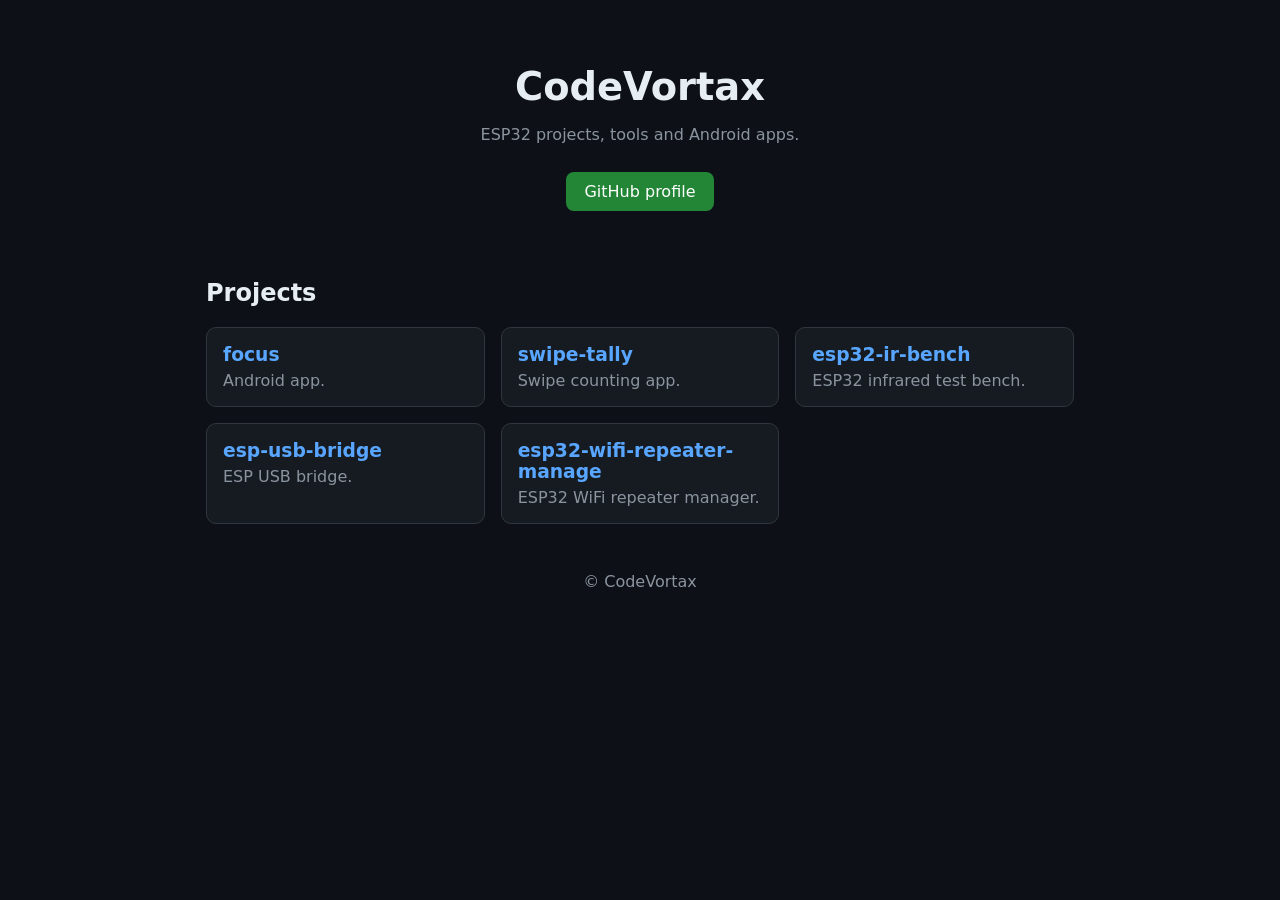
==== index.html @ 38ee0945 "Initial site" ====
<!doctype html>
<html lang="en">
<head>
<meta charset="utf-8">
<meta name="viewport" content="width=device-width, initial-scale=1">
<title>CodeVortax</title>
<link rel="stylesheet" href="style.css">
</head>
<body>
<header>
  <h1>CodeVortax</h1>
  <p>ESP32 projects, tools and Android apps.</p>
  <a class="btn" href="https://github.com/CodeVortax">GitHub profile</a>
</header>
<main>
  <h2>Projects</h2>
  <div class="grid">
    <a class="card" href="https://github.com/CodeVortax/focus">
      <h3>focus</h3><p>Android app.</p>
    </a>
    <a class="card" href="https://github.com/CodeVortax/swipe-tally">
      <h3>swipe-tally</h3><p>Swipe counting app.</p>
    </a>
    <a class="card" href="https://github.com/CodeVortax/esp32-ir-bench">
      <h3>esp32-ir-bench</h3><p>ESP32 infrared test bench.</p>
    </a>
    <a class="card" href="https://github.com/CodeVortax/esp-usb-bridge">
      <h3>esp-usb-bridge</h3><p>ESP USB bridge.</p>
    </a>
    <a class="card" href="https://github.com/CodeVortax/esp32-wifi-repeater-manage">
      <h3>esp32-wifi-repeater-manage</h3><p>ESP32 WiFi repeater manager.</p>
    </a>
  </div>
</main>
<footer>&copy; CodeVortax</footer>
</body>
</html>
---- style.css ----
*{box-sizing:border-box}
body{margin:0;font-family:system-ui,sans-serif;background:#0d1117;color:#e6edf3}
header{text-align:center;padding:64px 16px 32px}
h1{margin:0;font-size:2.4rem}
header p{color:#8b949e}
.btn{display:inline-block;margin-top:12px;padding:10px 18px;border-radius:8px;background:#238636;color:#fff;text-decoration:none}
main{max-width:900px;margin:0 auto;padding:16px}
.grid{display:grid;grid-template-columns:repeat(auto-fit,minmax(240px,1fr));gap:16px}
.card{display:block;padding:16px;border:1px solid #30363d;border-radius:10px;background:#161b22;color:inherit;text-decoration:none}
.card:hover{border-color:#58a6ff}
.card h3{margin:0 0 6px;color:#58a6ff}
.card p{margin:0;color:#8b949e}
footer{text-align:center;padding:32px;color:#8b949e}
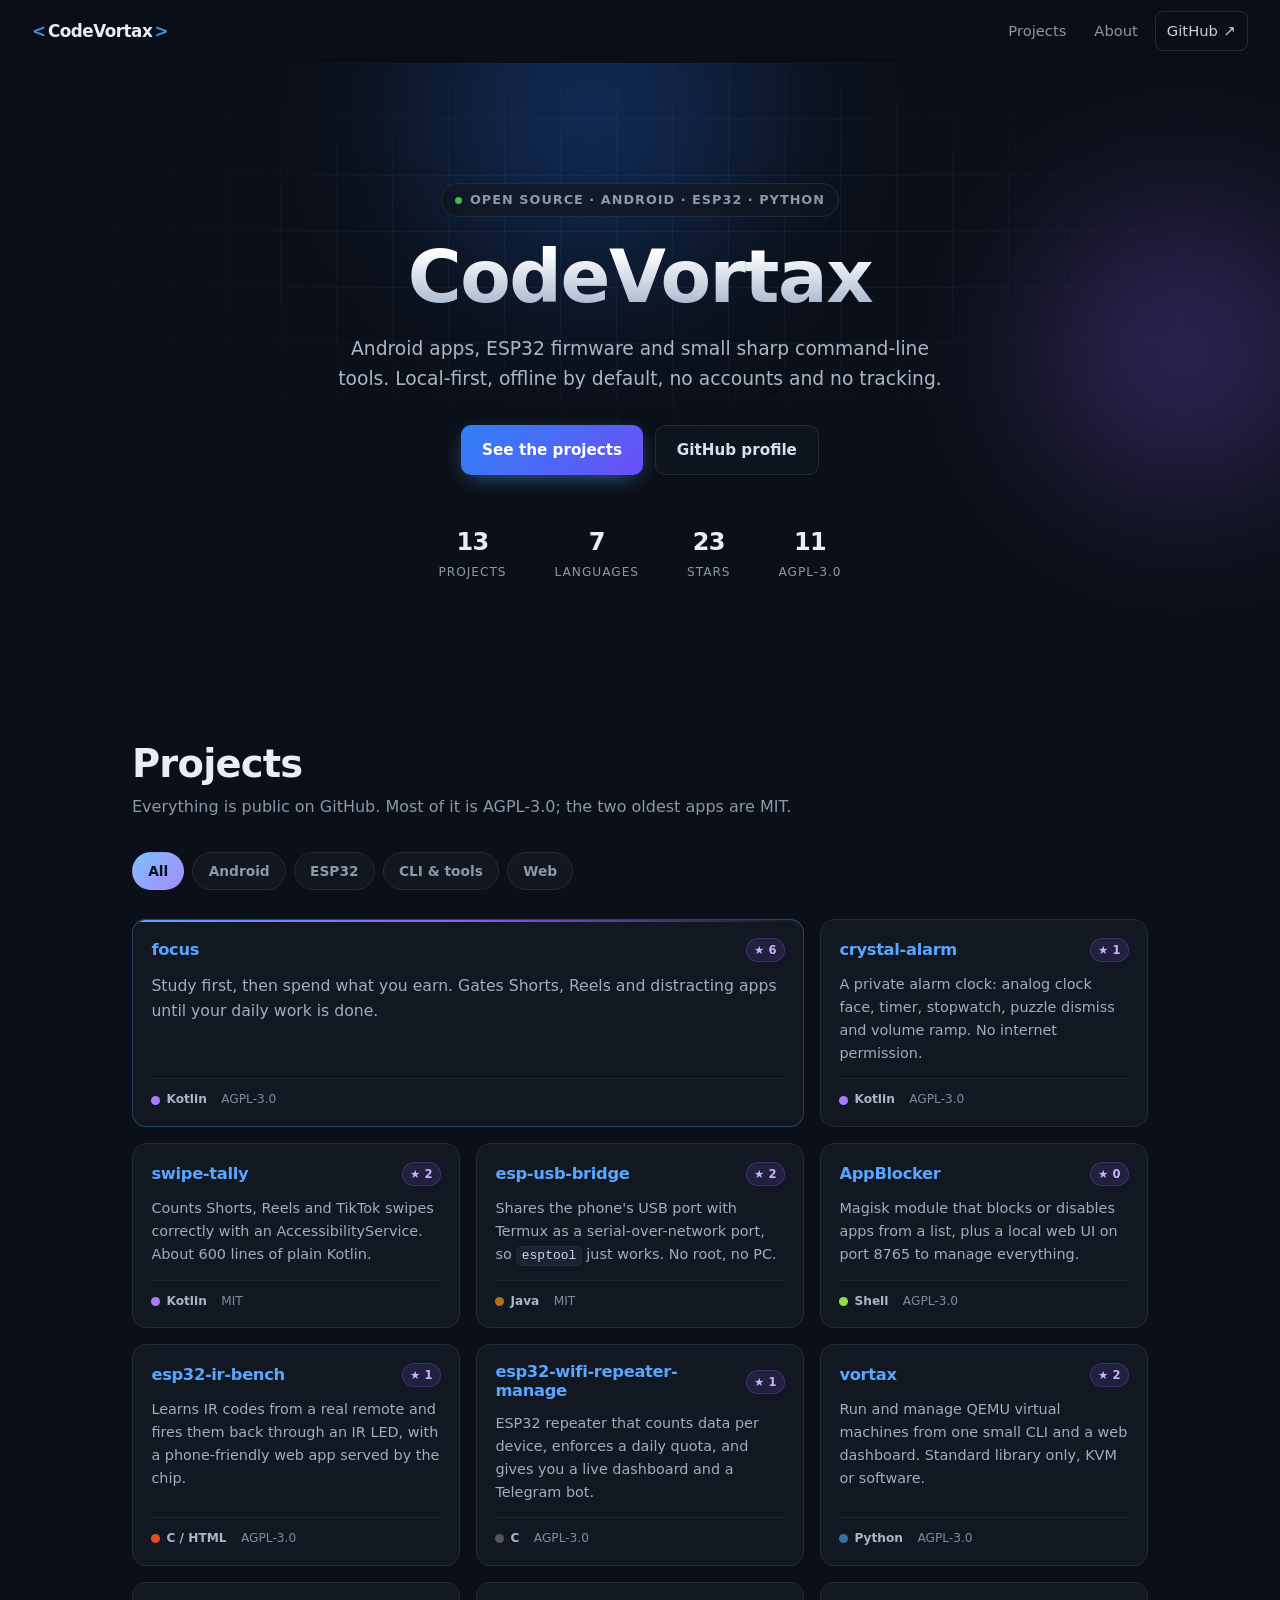
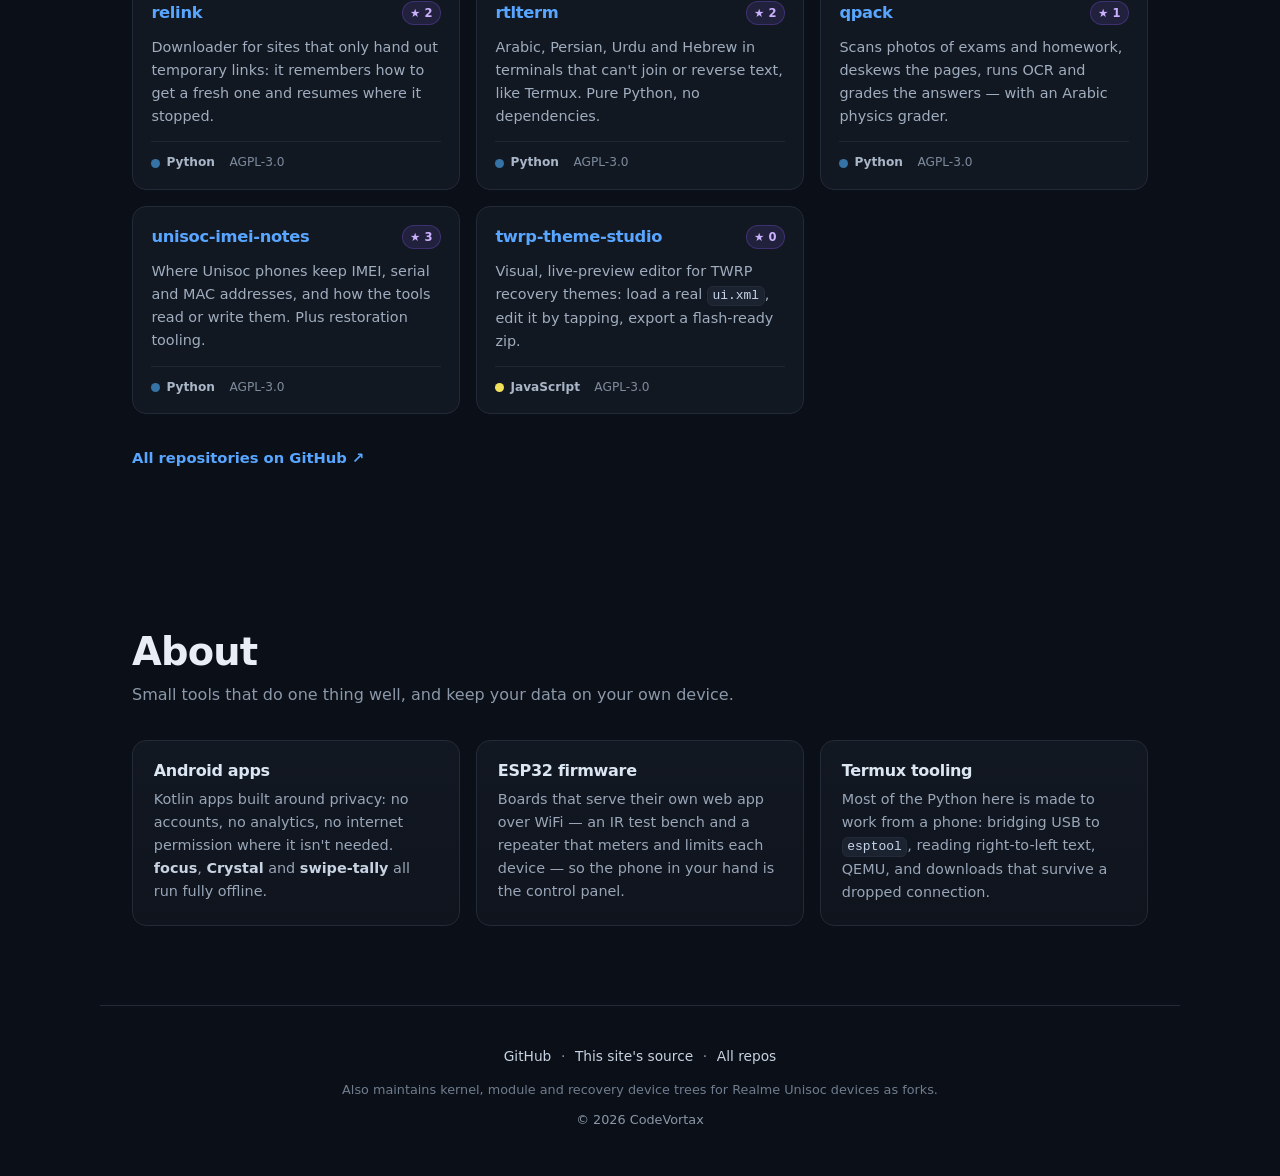
==== commit 31867f68: "Rebuild site: real repo data, accurate descriptions, slide animations" ====
--- a/index.html
+++ b/index.html
@@ -1,37 +1,280 @@
 <!doctype html>
-<html lang="en">
+<html lang="en" class="no-js">
 <head>
 <meta charset="utf-8">
 <meta name="viewport" content="width=device-width, initial-scale=1">
-<title>CodeVortax</title>
+<title>CodeVortax — Android apps, ESP32 firmware and CLI tools</title>
+<meta name="description" content="Open source Android apps, ESP32 firmware and command-line tools. Local-first, offline by default, no accounts and no tracking.">
+<meta name="theme-color" content="#0b0f17">
+<meta name="color-scheme" content="dark">
+<link rel="canonical" href="https://codevortax.github.io/">
+
+<meta property="og:type" content="website">
+<meta property="og:title" content="CodeVortax — Android apps, ESP32 firmware and CLI tools">
+<meta property="og:description" content="Open source Android apps, ESP32 firmware and command-line tools. Local-first, offline by default, no accounts and no tracking.">
+<meta property="og:url" content="https://codevortax.github.io/">
+<meta name="twitter:card" content="summary_large_image">
+
+<link rel="icon" href="data:image/svg+xml,%3Csvg xmlns='http://www.w3.org/2000/svg' viewBox='0 0 64 64'%3E%3Crect width='64' height='64' rx='14' fill='%230b0f17'/%3E%3Cpath d='M40 20 26 32l14 12' fill='none' stroke='%2358a6ff' stroke-width='6' stroke-linecap='round' stroke-linejoin='round'/%3E%3C/svg%3E">
 <link rel="stylesheet" href="style.css">
+<script>document.documentElement.classList.replace('no-js','js');</script>
 </head>
 <body>
-<header>
-  <h1>CodeVortax</h1>
-  <p>ESP32 projects, tools and Android apps.</p>
-  <a class="btn" href="https://github.com/CodeVortax">GitHub profile</a>
+
+<a class="skip" href="#projects">Skip to projects</a>
+<div class="progress"><span id="bar"></span></div>
+
+<header class="nav">
+  <a class="brand" href="#top">
+    <span class="brand-mark" aria-hidden="true">&lt;</span>CodeVortax<span class="brand-mark" aria-hidden="true">&gt;</span>
+  </a>
+  <nav aria-label="Sections">
+    <a href="#projects">Projects</a>
+    <a href="#about">About</a>
+    <a class="gh" href="https://github.com/CodeVortax">GitHub <span aria-hidden="true">↗</span></a>
+  </nav>
 </header>
-<main>
-  <h2>Projects</h2>
-  <div class="grid">
-    <a class="card" href="https://github.com/CodeVortax/focus">
-      <h3>focus</h3><p>Android app.</p>
-    </a>
-    <a class="card" href="https://github.com/CodeVortax/swipe-tally">
-      <h3>swipe-tally</h3><p>Swipe counting app.</p>
-    </a>
-    <a class="card" href="https://github.com/CodeVortax/esp32-ir-bench">
-      <h3>esp32-ir-bench</h3><p>ESP32 infrared test bench.</p>
-    </a>
-    <a class="card" href="https://github.com/CodeVortax/esp-usb-bridge">
-      <h3>esp-usb-bridge</h3><p>ESP USB bridge.</p>
-    </a>
-    <a class="card" href="https://github.com/CodeVortax/esp32-wifi-repeater-manage">
-      <h3>esp32-wifi-repeater-manage</h3><p>ESP32 WiFi repeater manager.</p>
-    </a>
-  </div>
+
+<main id="top">
+
+  <section class="hero">
+    <div class="blob b1" aria-hidden="true"></div>
+    <div class="blob b2" aria-hidden="true"></div>
+    <div class="grid-bg" aria-hidden="true"></div>
+    <div class="hero-inner">
+      <p class="eyebrow"><span class="dot" aria-hidden="true"></span>Open source · Android · ESP32 · Python</p>
+      <h1>CodeVortax</h1>
+      <p class="lead">Android apps, ESP32 firmware and small sharp command-line tools. Local-first, offline by default, no accounts and no tracking.</p>
+      <div class="cta">
+        <a class="btn primary" href="#projects">See the projects</a>
+        <a class="btn ghost" href="https://github.com/CodeVortax">GitHub profile</a>
+      </div>
+      <ul class="stats">
+        <li><b>13</b><span>projects</span></li>
+        <li><b>7</b><span>languages</span></li>
+        <li><b>23</b><span>stars</span></li>
+        <li><b>11</b><span>AGPL-3.0</span></li>
+      </ul>
+    </div>
+  </section>
+
+  <section id="projects" class="section">
+    <div class="section-head reveal">
+      <h2>Projects</h2>
+      <p>Everything is public on GitHub. Most of it is AGPL-3.0; the two oldest apps are MIT.</p>
+    </div>
+
+    <div class="chips reveal" role="group" aria-label="Filter projects by category">
+      <button class="chip is-active" data-filter="all" aria-pressed="true">All</button>
+      <button class="chip" data-filter="android" aria-pressed="false">Android</button>
+      <button class="chip" data-filter="esp32" aria-pressed="false">ESP32</button>
+      <button class="chip" data-filter="tool" aria-pressed="false">CLI &amp; tools</button>
+      <button class="chip" data-filter="web" aria-pressed="false">Web</button>
+    </div>
+
+    <p class="empty" id="empty" hidden>No projects in this category.</p>
+
+    <div class="grid" id="grid">
+
+      <a class="card featured reveal" href="https://github.com/CodeVortax/focus" data-cat="android" data-lang="kotlin">
+        <div class="card-top">
+          <h3>focus</h3>
+          <span class="badge">★ 6</span>
+        </div>
+        <p>Study first, then spend what you earn. Gates Shorts, Reels and distracting apps until your daily work is done.</p>
+        <div class="meta">
+          <span class="lang"><i style="--c:#a97bff"></i>Kotlin</span>
+          <span>AGPL-3.0</span>
+        </div>
+      </a>
+
+      <a class="card reveal" href="https://github.com/CodeVortax/crystal-alarm" data-cat="android" data-lang="kotlin">
+        <div class="card-top">
+          <h3>crystal-alarm</h3>
+          <span class="badge">★ 1</span>
+        </div>
+        <p>A private alarm clock: analog clock face, timer, stopwatch, puzzle dismiss and volume ramp. No internet permission.</p>
+        <div class="meta">
+          <span class="lang"><i style="--c:#a97bff"></i>Kotlin</span>
+          <span>AGPL-3.0</span>
+        </div>
+      </a>
+
+      <a class="card reveal" href="https://github.com/CodeVortax/swipe-tally" data-cat="android" data-lang="kotlin">
+        <div class="card-top">
+          <h3>swipe-tally</h3>
+          <span class="badge">★ 2</span>
+        </div>
+        <p>Counts Shorts, Reels and TikTok swipes correctly with an AccessibilityService. About 600 lines of plain Kotlin.</p>
+        <div class="meta">
+          <span class="lang"><i style="--c:#a97bff"></i>Kotlin</span>
+          <span>MIT</span>
+        </div>
+      </a>
+
+      <a class="card reveal" href="https://github.com/CodeVortax/esp-usb-bridge" data-cat="android" data-lang="java">
+        <div class="card-top">
+          <h3>esp-usb-bridge</h3>
+          <span class="badge">★ 2</span>
+        </div>
+        <p>Shares the phone's USB port with Termux as a serial-over-network port, so <code>esptool</code> just works. No root, no PC.</p>
+        <div class="meta">
+          <span class="lang"><i style="--c:#b07219"></i>Java</span>
+          <span>MIT</span>
+        </div>
+      </a>
+
+      <a class="card reveal" href="https://github.com/CodeVortax/AppBlocker" data-cat="android" data-lang="shell">
+        <div class="card-top">
+          <h3>AppBlocker</h3>
+          <span class="badge">★ 0</span>
+        </div>
+        <p>Magisk module that blocks or disables apps from a list, plus a local web UI on port 8765 to manage everything.</p>
+        <div class="meta">
+          <span class="lang"><i style="--c:#89e051"></i>Shell</span>
+          <span>AGPL-3.0</span>
+        </div>
+      </a>
+
+      <a class="card reveal" href="https://github.com/CodeVortax/esp32-ir-bench" data-cat="esp32" data-lang="c">
+        <div class="card-top">
+          <h3>esp32-ir-bench</h3>
+          <span class="badge">★ 1</span>
+        </div>
+        <p>Learns IR codes from a real remote and fires them back through an IR LED, with a phone-friendly web app served by the chip.</p>
+        <div class="meta">
+          <span class="lang"><i style="--c:#e34c26"></i>C / HTML</span>
+          <span>AGPL-3.0</span>
+        </div>
+      </a>
+
+      <a class="card reveal" href="https://github.com/CodeVortax/esp32-wifi-repeater-manage" data-cat="esp32" data-lang="c">
+        <div class="card-top">
+          <h3>esp32-wifi-repeater-manage</h3>
+          <span class="badge">★ 1</span>
+        </div>
+        <p>ESP32 repeater that counts data per device, enforces a daily quota, and gives you a live dashboard and a Telegram bot.</p>
+        <div class="meta">
+          <span class="lang"><i style="--c:#555555"></i>C</span>
+          <span>AGPL-3.0</span>
+        </div>
+      </a>
+
+      <a class="card reveal" href="https://github.com/CodeVortax/vortax" data-cat="tool" data-lang="python">
+        <div class="card-top">
+          <h3>vortax</h3>
+          <span class="badge">★ 2</span>
+        </div>
+        <p>Run and manage QEMU virtual machines from one small CLI and a web dashboard. Standard library only, KVM or software.</p>
+        <div class="meta">
+          <span class="lang"><i style="--c:#3572a5"></i>Python</span>
+          <span>AGPL-3.0</span>
+        </div>
+      </a>
+
+      <a class="card reveal" href="https://github.com/CodeVortax/relink" data-cat="tool" data-lang="python">
+        <div class="card-top">
+          <h3>relink</h3>
+          <span class="badge">★ 2</span>
+        </div>
+        <p>Downloader for sites that only hand out temporary links: it remembers how to get a fresh one and resumes where it stopped.</p>
+        <div class="meta">
+          <span class="lang"><i style="--c:#3572a5"></i>Python</span>
+          <span>AGPL-3.0</span>
+        </div>
+      </a>
+
+      <a class="card reveal" href="https://github.com/CodeVortax/rtlterm" data-cat="tool" data-lang="python">
+        <div class="card-top">
+          <h3>rtlterm</h3>
+          <span class="badge">★ 2</span>
+        </div>
+        <p>Arabic, Persian, Urdu and Hebrew in terminals that can't join or reverse text, like Termux. Pure Python, no dependencies.</p>
+        <div class="meta">
+          <span class="lang"><i style="--c:#3572a5"></i>Python</span>
+          <span>AGPL-3.0</span>
+        </div>
+      </a>
+
+      <a class="card reveal" href="https://github.com/CodeVortax/qpack" data-cat="tool" data-lang="python">
+        <div class="card-top">
+          <h3>qpack</h3>
+          <span class="badge">★ 1</span>
+        </div>
+        <p>Scans photos of exams and homework, deskews the pages, runs OCR and grades the answers — with an Arabic physics grader.</p>
+        <div class="meta">
+          <span class="lang"><i style="--c:#3572a5"></i>Python</span>
+          <span>AGPL-3.0</span>
+        </div>
+      </a>
+
+      <a class="card reveal" href="https://github.com/CodeVortax/unisoc-imei-notes" data-cat="tool" data-lang="python">
+        <div class="card-top">
+          <h3>unisoc-imei-notes</h3>
+          <span class="badge">★ 3</span>
+        </div>
+        <p>Where Unisoc phones keep IMEI, serial and MAC addresses, and how the tools read or write them. Plus restoration tooling.</p>
+        <div class="meta">
+          <span class="lang"><i style="--c:#3572a5"></i>Python</span>
+          <span>AGPL-3.0</span>
+        </div>
+      </a>
+
+      <a class="card reveal" href="https://github.com/CodeVortax/twrp-theme-studio" data-cat="web" data-lang="javascript">
+        <div class="card-top">
+          <h3>twrp-theme-studio</h3>
+          <span class="badge">★ 0</span>
+        </div>
+        <p>Visual, live-preview editor for TWRP recovery themes: load a real <code>ui.xml</code>, edit it by tapping, export a flash-ready zip.</p>
+        <div class="meta">
+          <span class="lang"><i style="--c:#f1e05a"></i>JavaScript</span>
+          <span>AGPL-3.0</span>
+        </div>
+      </a>
+
+    </div>
+
+    <p class="more reveal">
+      <a href="https://github.com/CodeVortax?tab=repositories">All repositories on GitHub <span aria-hidden="true">↗</span></a>
+    </p>
+  </section>
+
+  <section id="about" class="section">
+    <div class="section-head reveal">
+      <h2>About</h2>
+      <p>Small tools that do one thing well, and keep your data on your own device.</p>
+    </div>
+
+    <div class="cols">
+      <article class="col reveal from-left">
+        <h3>Android apps</h3>
+        <p>Kotlin apps built around privacy: no accounts, no analytics, no internet permission where it isn't needed. <em>focus</em>, <em>Crystal</em> and <em>swipe-tally</em> all run fully offline.</p>
+      </article>
+      <article class="col reveal">
+        <h3>ESP32 firmware</h3>
+        <p>Boards that serve their own web app over WiFi — an IR test bench and a repeater that meters and limits each device — so the phone in your hand is the control panel.</p>
+      </article>
+      <article class="col reveal from-right">
+        <h3>Termux tooling</h3>
+        <p>Most of the Python here is made to work from a phone: bridging USB to <code>esptool</code>, reading right-to-left text, QEMU, and downloads that survive a dropped connection.</p>
+      </article>
+    </div>
+  </section>
+
 </main>
-<footer>&copy; CodeVortax</footer>
+
+<footer>
+  <p class="foot-links">
+    <a href="https://github.com/CodeVortax">GitHub</a>
+    <span aria-hidden="true">·</span>
+    <a href="https://github.com/CodeVortax/CodeVortax.github.io">This site's source</a>
+    <span aria-hidden="true">·</span>
+    <a href="https://github.com/CodeVortax?tab=repositories">All repos</a>
+  </p>
+  <p class="foot-note">Also maintains kernel, module and recovery device trees for Realme Unisoc devices as forks.</p>
+  <p class="foot-copy">&copy; <span id="year">2026</span> CodeVortax</p>
+</footer>
+
+<script src="app.js" defer></script>
 </body>
 </html>
--- a/style.css
+++ b/style.css
@@ -1,13 +1,363 @@
-*{box-sizing:border-box}
-body{margin:0;font-family:system-ui,sans-serif;background:#0d1117;color:#e6edf3}
-header{text-align:center;padding:64px 16px 32px}
-h1{margin:0;font-size:2.4rem}
-header p{color:#8b949e}
-.btn{display:inline-block;margin-top:12px;padding:10px 18px;border-radius:8px;background:#238636;color:#fff;text-decoration:none}
-main{max-width:900px;margin:0 auto;padding:16px}
-.grid{display:grid;grid-template-columns:repeat(auto-fit,minmax(240px,1fr));gap:16px}
-.card{display:block;padding:16px;border:1px solid #30363d;border-radius:10px;background:#161b22;color:inherit;text-decoration:none}
-.card:hover{border-color:#58a6ff}
-.card h3{margin:0 0 6px;color:#58a6ff}
-.card p{margin:0;color:#8b949e}
-footer{text-align:center;padding:32px;color:#8b949e}
+/* ---------- tokens ---------- */
+:root{
+  --bg:#0b0f17;
+  --bg-soft:#11161f;
+  --card:#121822;
+  --card-hover:#161d29;
+  --line:#232b38;
+  --line-hover:#3d6fb4;
+  --fg:#e9eef6;
+  --muted:#8b98a9;
+  --accent:#58a6ff;
+  --accent-2:#8b5cf6;
+  --green:#3fb950;
+  --radius:14px;
+  --maxw:1080px;
+  --ease:cubic-bezier(.22,.61,.36,1);
+}
+
+*,*::before,*::after{box-sizing:border-box}
+
+html{scroll-behavior:smooth;-webkit-text-size-adjust:100%}
+
+body{
+  margin:0;
+  font-family:ui-sans-serif,system-ui,-apple-system,"Segoe UI",Roboto,sans-serif;
+  background:var(--bg);
+  color:var(--fg);
+  line-height:1.6;
+  overflow-x:hidden;
+  -webkit-font-smoothing:antialiased;
+}
+
+h1,h2,h3{line-height:1.15;letter-spacing:-.02em}
+a{color:var(--accent);text-decoration:none}
+code{
+  font-family:ui-monospace,SFMono-Regular,Menlo,Consolas,monospace;
+  font-size:.9em;
+  background:#1b2331;
+  border:1px solid var(--line);
+  border-radius:6px;
+  padding:.1em .35em;
+  color:#c9d7ea;
+}
+
+.skip{
+  position:absolute;left:-9999px;top:0;z-index:100;
+  background:var(--accent);color:#04121f;padding:.6rem 1rem;border-radius:0 0 8px 0;
+}
+.skip:focus{left:0}
+
+:focus-visible{outline:2px solid var(--accent);outline-offset:3px;border-radius:4px}
+
+/* ---------- scroll progress ---------- */
+.progress{
+  position:fixed;inset:0 0 auto 0;height:3px;z-index:60;
+  background:transparent;pointer-events:none;
+}
+.progress span{
+  display:block;height:100%;width:0;
+  background:linear-gradient(90deg,var(--accent),var(--accent-2));
+  transition:width .1s linear;
+}
+
+/* ---------- nav ---------- */
+.nav{
+  position:sticky;top:0;z-index:50;
+  display:flex;align-items:center;justify-content:space-between;gap:1rem;
+  padding:.7rem clamp(1rem,4vw,2rem);
+  background:rgba(11,15,23,.72);
+  backdrop-filter:blur(12px);
+  -webkit-backdrop-filter:blur(12px);
+  border-bottom:1px solid transparent;
+  transition:border-color .3s var(--ease),background .3s var(--ease);
+  animation:dropIn .7s var(--ease) both;
+}
+.nav.scrolled{border-bottom-color:var(--line);background:rgba(11,15,23,.9)}
+
+.brand{
+  font-weight:800;letter-spacing:-.03em;font-size:1.05rem;color:var(--fg);
+  display:inline-flex;align-items:center;gap:.15rem;
+}
+.brand-mark{color:var(--accent);opacity:.85}
+
+.nav nav{display:flex;align-items:center;gap:.35rem}
+.nav nav a{
+  color:var(--muted);font-size:.92rem;font-weight:500;
+  padding:.45rem .7rem;border-radius:8px;
+  transition:color .2s var(--ease),background .2s var(--ease);
+}
+.nav nav a:hover{color:var(--fg);background:#1a2130}
+.nav nav a.gh{
+  color:#c7d3e2;border:1px solid var(--line);
+  display:inline-flex;align-items:center;gap:.35rem;
+  transition:border-color .25s var(--ease),color .25s var(--ease),transform .25s var(--ease);
+}
+.nav nav a.gh:hover{border-color:var(--accent);color:#fff;transform:translateY(-1px)}
+
+@media (max-width:520px){
+  .nav nav a[href="#about"]{display:none}
+  .nav nav a{padding:.4rem .55rem;font-size:.86rem}
+}
+
+/* keep anchor targets clear of the sticky nav */
+section[id]{scroll-margin-top:72px}
+
+/* ---------- hero ---------- */
+.hero{
+  position:relative;overflow:hidden;
+  padding:clamp(4rem,11vw,7.5rem) clamp(1rem,4vw,2rem) clamp(3rem,7vw,5rem);
+  text-align:center;
+  isolation:isolate;
+}
+.grid-bg{
+  position:absolute;inset:0;z-index:-2;
+  background-image:
+    linear-gradient(to right,rgba(88,166,255,.07) 1px,transparent 1px),
+    linear-gradient(to bottom,rgba(88,166,255,.07) 1px,transparent 1px);
+  background-size:56px 56px;
+  mask-image:radial-gradient(ellipse 70% 60% at 50% 30%,#000 20%,transparent 75%);
+  -webkit-mask-image:radial-gradient(ellipse 70% 60% at 50% 30%,#000 20%,transparent 75%);
+}
+.blob{
+  position:absolute;z-index:-1;border-radius:50%;filter:blur(70px);opacity:.4;
+}
+.blob.b1{
+  width:34rem;height:34rem;left:50%;top:-14rem;margin-left:-20rem;
+  background:radial-gradient(circle,#1f6feb,transparent 65%);
+  animation:float 16s ease-in-out infinite;
+}
+.blob.b2{
+  width:28rem;height:28rem;right:-8rem;top:4rem;
+  background:radial-gradient(circle,#8b5cf6,transparent 65%);
+  animation:float 20s ease-in-out infinite reverse;
+}
+
+.hero-inner{max-width:46rem;margin:0 auto}
+.eyebrow{
+  display:inline-flex;align-items:center;gap:.5rem;
+  margin:0 0 1.1rem;
+  font-size:.8rem;font-weight:600;letter-spacing:.08em;text-transform:uppercase;
+  color:var(--muted);
+  border:1px solid var(--line);border-radius:999px;
+  padding:.35rem .8rem;background:rgba(18,24,34,.7);
+}
+.eyebrow .dot{
+  width:7px;height:7px;border-radius:50%;background:var(--green);
+  box-shadow:0 0 0 0 rgba(63,185,80,.6);
+  animation:pulse 2.4s ease-out infinite;
+}
+.hero h1{
+  margin:0 0 .9rem;
+  font-size:clamp(2.6rem,9vw,4.6rem);
+  font-weight:800;
+  background:linear-gradient(180deg,#fff 20%,#93a8c4 100%);
+  -webkit-background-clip:text;background-clip:text;color:transparent;
+}
+.lead{
+  margin:0 auto 2rem;max-width:38rem;
+  font-size:clamp(1rem,2.4vw,1.17rem);
+  color:#a9b6c7;
+}
+.cta{display:flex;gap:.75rem;justify-content:center;flex-wrap:wrap}
+.btn{
+  display:inline-flex;align-items:center;justify-content:center;
+  padding:.72rem 1.3rem;border-radius:10px;
+  font-weight:600;font-size:.95rem;
+  transition:transform .25s var(--ease),box-shadow .25s var(--ease),background .25s var(--ease),border-color .25s var(--ease);
+}
+.btn.primary{
+  background:linear-gradient(135deg,#2f81f7,#6b4ff5);
+  color:#fff;
+  box-shadow:0 6px 24px -8px rgba(88,166,255,.7);
+}
+.btn.primary:hover{transform:translateY(-2px);box-shadow:0 12px 30px -8px rgba(88,166,255,.8)}
+.btn.ghost{border:1px solid var(--line);color:#d5e0ee;background:rgba(18,24,34,.6)}
+.btn.ghost:hover{border-color:var(--accent);transform:translateY(-2px);color:#fff}
+
+.stats{
+  list-style:none;display:flex;flex-wrap:wrap;justify-content:center;gap:clamp(1.2rem,5vw,3rem);
+  margin:3rem 0 0;padding:0;
+}
+.stats li{display:flex;flex-direction:column;gap:.1rem}
+.stats b{font-size:1.5rem;font-weight:800;letter-spacing:-.03em}
+.stats span{font-size:.76rem;color:var(--muted);text-transform:uppercase;letter-spacing:.08em}
+
+/* hero entrance */
+.js .hero .eyebrow,
+.js .hero h1,
+.js .hero .lead,
+.js .hero .cta,
+.js .hero .stats{animation:slideUp .85s var(--ease) both}
+.js .hero .eyebrow{animation-delay:.05s}
+.js .hero h1{animation-delay:.15s}
+.js .hero .lead{animation-delay:.25s}
+.js .hero .cta{animation-delay:.35s}
+.js .hero .stats{animation-delay:.45s}
+
+/* ---------- sections ---------- */
+.section{
+  max-width:var(--maxw);margin:0 auto;
+  padding:clamp(3rem,7vw,5rem) clamp(1rem,4vw,2rem);
+}
+.section-head{max-width:42rem;margin-bottom:2rem}
+.section-head h2{
+  margin:0 0 .5rem;font-size:clamp(1.7rem,4.4vw,2.4rem);font-weight:800;
+}
+.section-head p{margin:0;color:var(--muted)}
+
+/* ---------- filter chips ---------- */
+.chips{display:flex;flex-wrap:wrap;gap:.5rem;margin-bottom:1.8rem}
+.chip{
+  font:inherit;font-size:.86rem;font-weight:600;
+  color:var(--muted);cursor:pointer;
+  background:var(--bg-soft);border:1px solid var(--line);
+  padding:.45rem .95rem;border-radius:999px;
+  transition:color .22s var(--ease),border-color .22s var(--ease),background .22s var(--ease),transform .22s var(--ease);
+}
+.chip:hover{color:var(--fg);transform:translateY(-1px)}
+.chip.is-active{
+  color:#04121f;background:linear-gradient(135deg,#7cc0ff,#a78bfa);
+  border-color:transparent;
+}
+
+.empty{color:var(--muted);margin:0 0 1rem}
+
+/* ---------- cards ---------- */
+.grid{
+  display:grid;
+  grid-template-columns:repeat(auto-fill,minmax(min(100%,17.5rem),1fr));
+  gap:1rem;
+}
+.card{
+  position:relative;
+  display:flex;flex-direction:column;gap:.7rem;
+  padding:1.15rem 1.15rem 1rem;
+  background:var(--card);
+  border:1px solid var(--line);
+  border-radius:var(--radius);
+  color:inherit;overflow:hidden;
+  transition:transform .3s var(--ease),border-color .3s var(--ease),background .3s var(--ease),box-shadow .3s var(--ease);
+}
+.card::after{
+  content:"";position:absolute;inset:0;
+  background:radial-gradient(360px circle at var(--mx,50%) var(--my,0%),rgba(88,166,255,.10),transparent 60%);
+  opacity:0;transition:opacity .3s var(--ease);pointer-events:none;
+}
+.card:hover{
+  transform:translateY(-4px);
+  border-color:var(--line-hover);
+  background:var(--card-hover);
+  box-shadow:0 14px 34px -18px rgba(0,0,0,.9);
+}
+.card:hover::after{opacity:1}
+.card:active{transform:translateY(-1px)}
+
+.card-top{display:flex;align-items:center;justify-content:space-between;gap:.6rem}
+.card h3{
+  margin:0;font-size:1.02rem;font-weight:700;color:var(--accent);
+  overflow-wrap:anywhere;
+}
+.badge{
+  flex:none;font-size:.72rem;font-weight:700;color:#cbb2ff;
+  background:rgba(139,92,246,.13);border:1px solid rgba(139,92,246,.28);
+  padding:.1rem .45rem;border-radius:999px;
+}
+.card p{margin:0;font-size:.9rem;color:#9fadbf;flex:1}
+.meta{
+  display:flex;align-items:center;gap:.9rem;flex-wrap:wrap;
+  font-size:.76rem;color:#7d8b9d;
+  border-top:1px solid rgba(35,43,56,.8);padding-top:.7rem;margin-top:.1rem;
+}
+.lang{display:inline-flex;align-items:center;gap:.38rem;color:#a9b6c7;font-weight:600}
+.lang i{width:9px;height:9px;border-radius:50%;background:var(--c,#888);display:inline-block}
+
+.card.featured{border-color:rgba(88,166,255,.32)}
+.card.featured::before{
+  content:"";position:absolute;inset:0 auto auto 0;width:100%;height:2px;
+  background:linear-gradient(90deg,var(--accent),var(--accent-2),transparent);
+}
+
+@media (min-width:760px){
+  .card.featured{grid-column:span 2}
+  .card.featured p{font-size:.98rem}
+}
+
+.card.is-hidden{display:none}
+.card.pop{animation:cardIn .45s var(--ease) both}
+
+.more{margin:2rem 0 0;font-size:.92rem;font-weight:600}
+
+/* ---------- about columns ---------- */
+.cols{
+  display:grid;gap:1rem;
+  grid-template-columns:repeat(auto-fit,minmax(min(100%,16rem),1fr));
+}
+.col{
+  background:linear-gradient(180deg,var(--card),#0f141d);
+  border:1px solid var(--line);border-radius:var(--radius);
+  padding:1.3rem;
+  transition:border-color .3s var(--ease),transform .3s var(--ease);
+}
+.col:hover{border-color:#35507a;transform:translateY(-3px)}
+.col h3{margin:0 0 .5rem;font-size:1rem;color:#dbe6f3}
+.col p{margin:0;font-size:.9rem;color:#98a6b8}
+.col em{color:#c7d3e2;font-style:normal;font-weight:600}
+
+/* ---------- footer ---------- */
+footer{
+  max-width:var(--maxw);margin:0 auto;
+  padding:2.4rem clamp(1rem,4vw,2rem) 3rem;
+  border-top:1px solid var(--line);
+  text-align:center;color:var(--muted);font-size:.86rem;
+}
+.foot-links{display:flex;gap:.6rem;justify-content:center;flex-wrap:wrap;margin:0 0 .8rem}
+.foot-links a{color:#c7d3e2}
+.foot-links a:hover{color:var(--accent)}
+.foot-note{margin:0 0 .6rem;font-size:.8rem;color:#6f7d8f}
+.foot-copy{margin:0;font-size:.8rem}
+
+/* ---------- scroll reveal (slide) ---------- */
+.js .reveal{
+  opacity:0;
+  transform:translateY(26px);
+  transition:opacity .7s var(--ease),transform .7s var(--ease);
+  will-change:opacity,transform;
+}
+.js .reveal.from-left{transform:translateX(-30px)}
+.js .reveal.from-right{transform:translateX(30px)}
+.js .reveal.in{opacity:1;transform:none}
+
+/* ---------- keyframes ---------- */
+@keyframes slideUp{
+  from{opacity:0;transform:translateY(22px)}
+  to{opacity:1;transform:none}
+}
+@keyframes dropIn{
+  from{opacity:0;transform:translateY(-12px)}
+  to{opacity:1;transform:none}
+}
+@keyframes cardIn{
+  from{opacity:0;transform:translateY(14px) scale(.985)}
+  to{opacity:1;transform:none}
+}
+@keyframes float{
+  0%,100%{transform:translate3d(0,0,0)}
+  50%{transform:translate3d(0,26px,0)}
+}
+@keyframes pulse{
+  0%{box-shadow:0 0 0 0 rgba(63,185,80,.55)}
+  70%{box-shadow:0 0 0 9px rgba(63,185,80,0)}
+  100%{box-shadow:0 0 0 0 rgba(63,185,80,0)}
+}
+
+/* ---------- reduced motion ---------- */
+@media (prefers-reduced-motion:reduce){
+  html{scroll-behavior:auto}
+  *,*::before,*::after{
+    animation-duration:.001ms !important;
+    animation-iteration-count:1 !important;
+    transition-duration:.001ms !important;
+  }
+  .js .reveal{opacity:1;transform:none}
+}
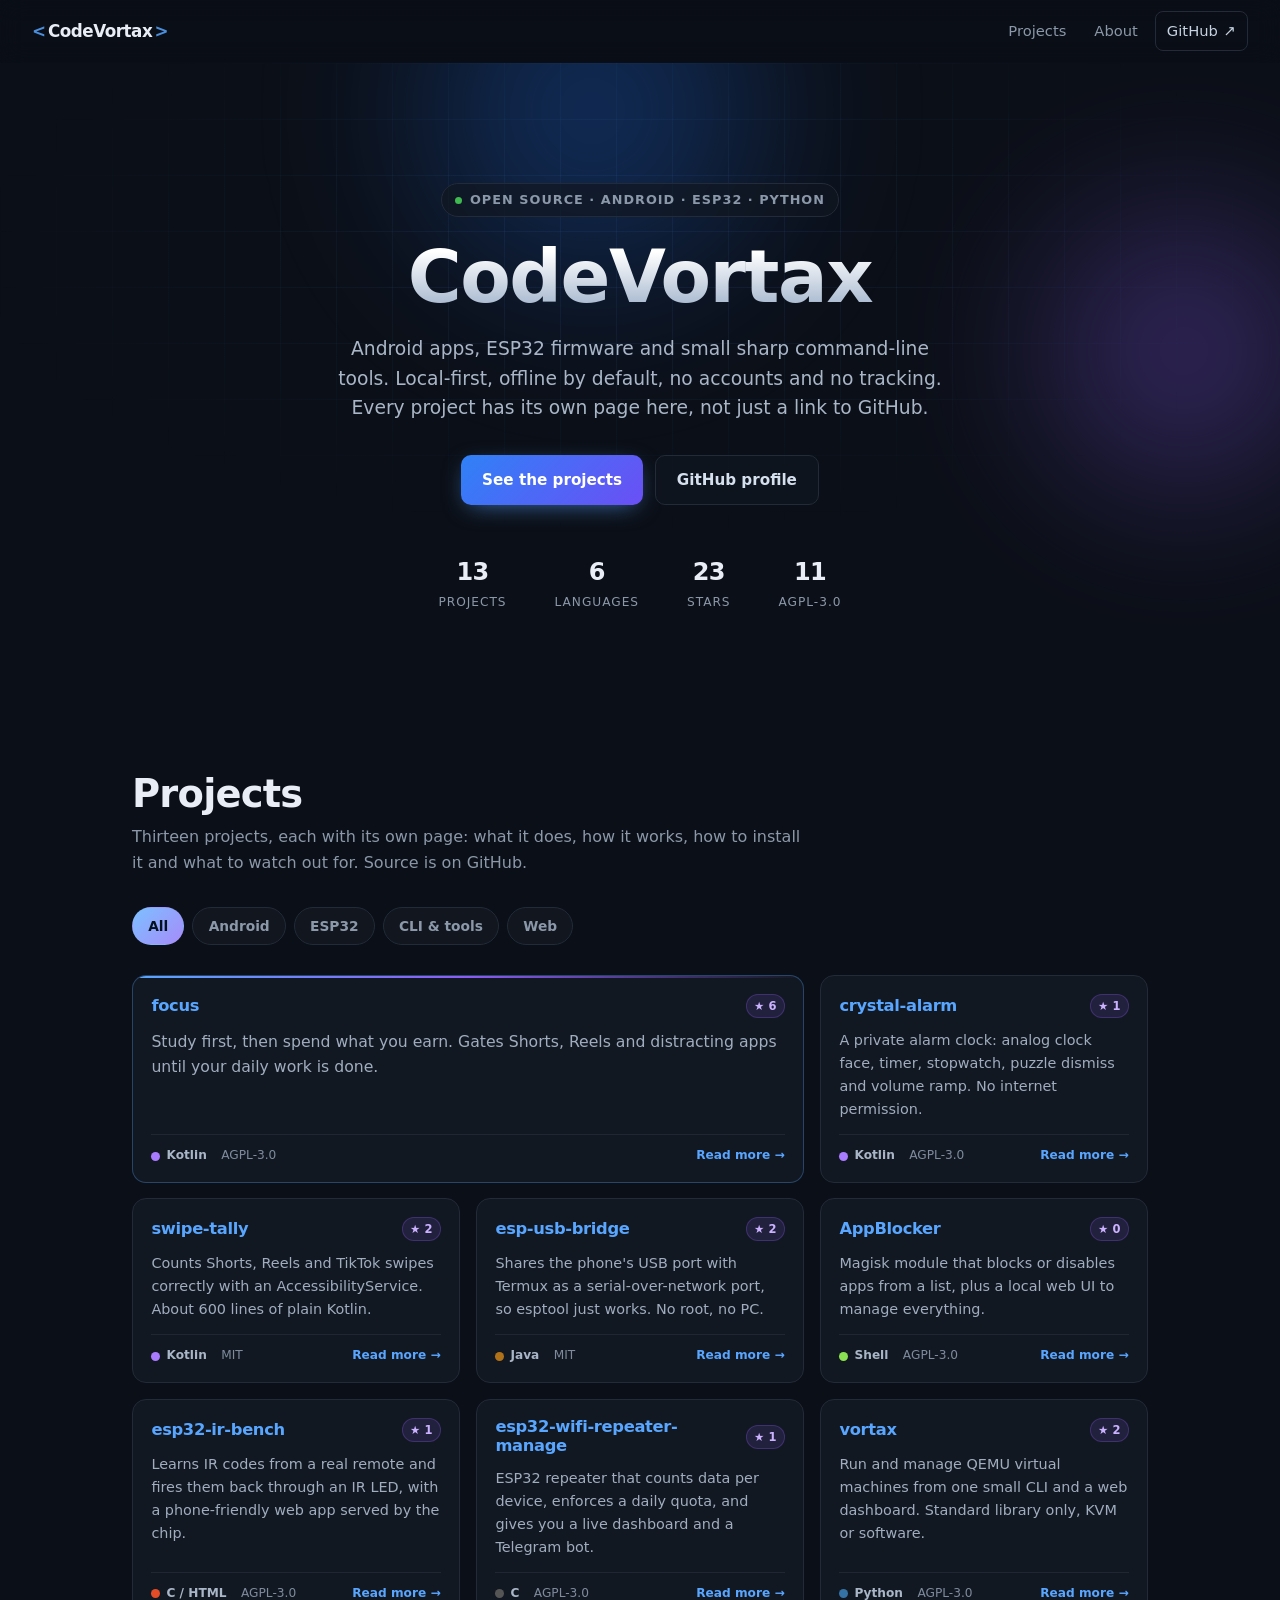
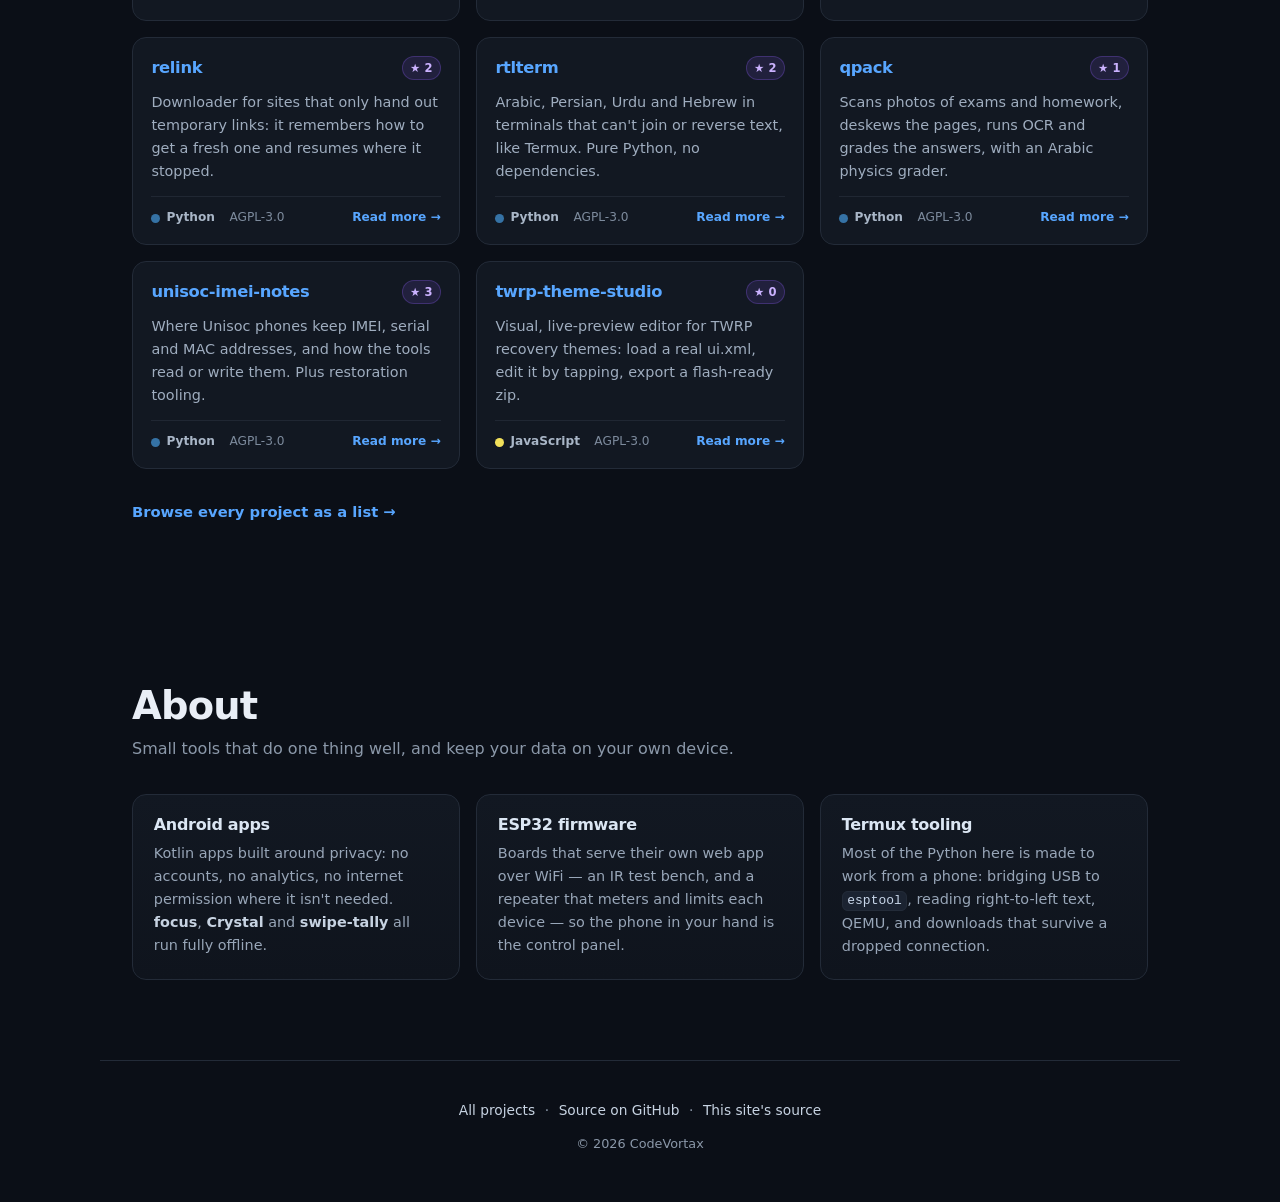
==== commit 7f116d04: "Add a page per project, generated from data/projects/*.json Build script turns each project's JSON i" ====
--- a/index.html
+++ b/index.html
@@ -18,19 +18,20 @@
 <link rel="icon" href="data:image/svg+xml,%3Csvg xmlns='http://www.w3.org/2000/svg' viewBox='0 0 64 64'%3E%3Crect width='64' height='64' rx='14' fill='%230b0f17'/%3E%3Cpath d='M40 20 26 32l14 12' fill='none' stroke='%2358a6ff' stroke-width='6' stroke-linecap='round' stroke-linejoin='round'/%3E%3C/svg%3E">
 <link rel="stylesheet" href="style.css">
 <script>document.documentElement.classList.replace('no-js','js');</script>
+<script type="application/ld+json">{}</script>
 </head>
 <body>
 
-<a class="skip" href="#projects">Skip to projects</a>
+<a class="skip" href="#main">Skip to content</a>
 <div class="progress"><span id="bar"></span></div>
 
 <header class="nav">
-  <a class="brand" href="#top">
+  <a class="brand" href="index.html">
     <span class="brand-mark" aria-hidden="true">&lt;</span>CodeVortax<span class="brand-mark" aria-hidden="true">&gt;</span>
   </a>
   <nav aria-label="Sections">
-    <a href="#projects">Projects</a>
-    <a href="#about">About</a>
+    <a href="index.html#projects">Projects</a>
+    <a href="index.html#about">About</a>
     <a class="gh" href="https://github.com/CodeVortax">GitHub <span aria-hidden="true">↗</span></a>
   </nav>
 </header>
@@ -44,14 +45,14 @@
     <div class="hero-inner">
       <p class="eyebrow"><span class="dot" aria-hidden="true"></span>Open source · Android · ESP32 · Python</p>
       <h1>CodeVortax</h1>
-      <p class="lead">Android apps, ESP32 firmware and small sharp command-line tools. Local-first, offline by default, no accounts and no tracking.</p>
+      <p class="lead">Android apps, ESP32 firmware and small sharp command-line tools. Local-first, offline by default, no accounts and no tracking. Every project has its own page here, not just a link to GitHub.</p>
       <div class="cta">
         <a class="btn primary" href="#projects">See the projects</a>
         <a class="btn ghost" href="https://github.com/CodeVortax">GitHub profile</a>
       </div>
       <ul class="stats">
         <li><b>13</b><span>projects</span></li>
-        <li><b>7</b><span>languages</span></li>
+        <li><b>6</b><span>languages</span></li>
         <li><b>23</b><span>stars</span></li>
         <li><b>11</b><span>AGPL-3.0</span></li>
       </ul>
@@ -61,7 +62,7 @@
   <section id="projects" class="section">
     <div class="section-head reveal">
       <h2>Projects</h2>
-      <p>Everything is public on GitHub. Most of it is AGPL-3.0; the two oldest apps are MIT.</p>
+      <p>Thirteen projects, each with its own page: what it does, how it works, how to install it and what to watch out for. Source is on GitHub.</p>
     </div>
 
     <div class="chips reveal" role="group" aria-label="Filter projects by category">
@@ -75,8 +76,7 @@
     <p class="empty" id="empty" hidden>No projects in this category.</p>
 
     <div class="grid" id="grid">
-
-      <a class="card featured reveal" href="https://github.com/CodeVortax/focus" data-cat="android" data-lang="kotlin">
+      <a class="card featured reveal" href="projects/focus.html" data-cat="android">
         <div class="card-top">
           <h3>focus</h3>
           <span class="badge">★ 6</span>
@@ -85,10 +85,10 @@
         <div class="meta">
           <span class="lang"><i style="--c:#a97bff"></i>Kotlin</span>
           <span>AGPL-3.0</span>
-        </div>
-      </a>
-
-      <a class="card reveal" href="https://github.com/CodeVortax/crystal-alarm" data-cat="android" data-lang="kotlin">
+          <span class="go" aria-hidden="true">Read more →</span>
+        </div>
+      </a>
+      <a class="card reveal" href="projects/crystal-alarm.html" data-cat="android">
         <div class="card-top">
           <h3>crystal-alarm</h3>
           <span class="badge">★ 1</span>
@@ -97,10 +97,10 @@
         <div class="meta">
           <span class="lang"><i style="--c:#a97bff"></i>Kotlin</span>
           <span>AGPL-3.0</span>
-        </div>
-      </a>
-
-      <a class="card reveal" href="https://github.com/CodeVortax/swipe-tally" data-cat="android" data-lang="kotlin">
+          <span class="go" aria-hidden="true">Read more →</span>
+        </div>
+      </a>
+      <a class="card reveal" href="projects/swipe-tally.html" data-cat="android">
         <div class="card-top">
           <h3>swipe-tally</h3>
           <span class="badge">★ 2</span>
@@ -109,34 +109,34 @@
         <div class="meta">
           <span class="lang"><i style="--c:#a97bff"></i>Kotlin</span>
           <span>MIT</span>
-        </div>
-      </a>
-
-      <a class="card reveal" href="https://github.com/CodeVortax/esp-usb-bridge" data-cat="android" data-lang="java">
+          <span class="go" aria-hidden="true">Read more →</span>
+        </div>
+      </a>
+      <a class="card reveal" href="projects/esp-usb-bridge.html" data-cat="android">
         <div class="card-top">
           <h3>esp-usb-bridge</h3>
           <span class="badge">★ 2</span>
         </div>
-        <p>Shares the phone's USB port with Termux as a serial-over-network port, so <code>esptool</code> just works. No root, no PC.</p>
+        <p>Shares the phone's USB port with Termux as a serial-over-network port, so esptool just works. No root, no PC.</p>
         <div class="meta">
           <span class="lang"><i style="--c:#b07219"></i>Java</span>
           <span>MIT</span>
-        </div>
-      </a>
-
-      <a class="card reveal" href="https://github.com/CodeVortax/AppBlocker" data-cat="android" data-lang="shell">
+          <span class="go" aria-hidden="true">Read more →</span>
+        </div>
+      </a>
+      <a class="card reveal" href="projects/appblocker.html" data-cat="android">
         <div class="card-top">
           <h3>AppBlocker</h3>
           <span class="badge">★ 0</span>
         </div>
-        <p>Magisk module that blocks or disables apps from a list, plus a local web UI on port 8765 to manage everything.</p>
+        <p>Magisk module that blocks or disables apps from a list, plus a local web UI to manage everything.</p>
         <div class="meta">
           <span class="lang"><i style="--c:#89e051"></i>Shell</span>
           <span>AGPL-3.0</span>
-        </div>
-      </a>
-
-      <a class="card reveal" href="https://github.com/CodeVortax/esp32-ir-bench" data-cat="esp32" data-lang="c">
+          <span class="go" aria-hidden="true">Read more →</span>
+        </div>
+      </a>
+      <a class="card reveal" href="projects/esp32-ir-bench.html" data-cat="esp32">
         <div class="card-top">
           <h3>esp32-ir-bench</h3>
           <span class="badge">★ 1</span>
@@ -145,10 +145,10 @@
         <div class="meta">
           <span class="lang"><i style="--c:#e34c26"></i>C / HTML</span>
           <span>AGPL-3.0</span>
-        </div>
-      </a>
-
-      <a class="card reveal" href="https://github.com/CodeVortax/esp32-wifi-repeater-manage" data-cat="esp32" data-lang="c">
+          <span class="go" aria-hidden="true">Read more →</span>
+        </div>
+      </a>
+      <a class="card reveal" href="projects/esp32-wifi-repeater-manage.html" data-cat="esp32">
         <div class="card-top">
           <h3>esp32-wifi-repeater-manage</h3>
           <span class="badge">★ 1</span>
@@ -157,10 +157,10 @@
         <div class="meta">
           <span class="lang"><i style="--c:#555555"></i>C</span>
           <span>AGPL-3.0</span>
-        </div>
-      </a>
-
-      <a class="card reveal" href="https://github.com/CodeVortax/vortax" data-cat="tool" data-lang="python">
+          <span class="go" aria-hidden="true">Read more →</span>
+        </div>
+      </a>
+      <a class="card reveal" href="projects/vortax.html" data-cat="tool">
         <div class="card-top">
           <h3>vortax</h3>
           <span class="badge">★ 2</span>
@@ -169,10 +169,10 @@
         <div class="meta">
           <span class="lang"><i style="--c:#3572a5"></i>Python</span>
           <span>AGPL-3.0</span>
-        </div>
-      </a>
-
-      <a class="card reveal" href="https://github.com/CodeVortax/relink" data-cat="tool" data-lang="python">
+          <span class="go" aria-hidden="true">Read more →</span>
+        </div>
+      </a>
+      <a class="card reveal" href="projects/relink.html" data-cat="tool">
         <div class="card-top">
           <h3>relink</h3>
           <span class="badge">★ 2</span>
@@ -181,10 +181,10 @@
         <div class="meta">
           <span class="lang"><i style="--c:#3572a5"></i>Python</span>
           <span>AGPL-3.0</span>
-        </div>
-      </a>
-
-      <a class="card reveal" href="https://github.com/CodeVortax/rtlterm" data-cat="tool" data-lang="python">
+          <span class="go" aria-hidden="true">Read more →</span>
+        </div>
+      </a>
+      <a class="card reveal" href="projects/rtlterm.html" data-cat="tool">
         <div class="card-top">
           <h3>rtlterm</h3>
           <span class="badge">★ 2</span>
@@ -193,22 +193,22 @@
         <div class="meta">
           <span class="lang"><i style="--c:#3572a5"></i>Python</span>
           <span>AGPL-3.0</span>
-        </div>
-      </a>
-
-      <a class="card reveal" href="https://github.com/CodeVortax/qpack" data-cat="tool" data-lang="python">
+          <span class="go" aria-hidden="true">Read more →</span>
+        </div>
+      </a>
+      <a class="card reveal" href="projects/qpack.html" data-cat="tool">
         <div class="card-top">
           <h3>qpack</h3>
           <span class="badge">★ 1</span>
         </div>
-        <p>Scans photos of exams and homework, deskews the pages, runs OCR and grades the answers — with an Arabic physics grader.</p>
-        <div class="meta">
-          <span class="lang"><i style="--c:#3572a5"></i>Python</span>
-          <span>AGPL-3.0</span>
-        </div>
-      </a>
-
-      <a class="card reveal" href="https://github.com/CodeVortax/unisoc-imei-notes" data-cat="tool" data-lang="python">
+        <p>Scans photos of exams and homework, deskews the pages, runs OCR and grades the answers, with an Arabic physics grader.</p>
+        <div class="meta">
+          <span class="lang"><i style="--c:#3572a5"></i>Python</span>
+          <span>AGPL-3.0</span>
+          <span class="go" aria-hidden="true">Read more →</span>
+        </div>
+      </a>
+      <a class="card reveal" href="projects/unisoc-imei-notes.html" data-cat="tool">
         <div class="card-top">
           <h3>unisoc-imei-notes</h3>
           <span class="badge">★ 3</span>
@@ -217,25 +217,25 @@
         <div class="meta">
           <span class="lang"><i style="--c:#3572a5"></i>Python</span>
           <span>AGPL-3.0</span>
-        </div>
-      </a>
-
-      <a class="card reveal" href="https://github.com/CodeVortax/twrp-theme-studio" data-cat="web" data-lang="javascript">
+          <span class="go" aria-hidden="true">Read more →</span>
+        </div>
+      </a>
+      <a class="card reveal" href="projects/twrp-theme-studio.html" data-cat="web">
         <div class="card-top">
           <h3>twrp-theme-studio</h3>
           <span class="badge">★ 0</span>
         </div>
-        <p>Visual, live-preview editor for TWRP recovery themes: load a real <code>ui.xml</code>, edit it by tapping, export a flash-ready zip.</p>
+        <p>Visual, live-preview editor for TWRP recovery themes: load a real ui.xml, edit it by tapping, export a flash-ready zip.</p>
         <div class="meta">
           <span class="lang"><i style="--c:#f1e05a"></i>JavaScript</span>
           <span>AGPL-3.0</span>
-        </div>
-      </a>
-
+          <span class="go" aria-hidden="true">Read more →</span>
+        </div>
+      </a>
     </div>
 
     <p class="more reveal">
-      <a href="https://github.com/CodeVortax?tab=repositories">All repositories on GitHub <span aria-hidden="true">↗</span></a>
+      <a href="projects.html">Browse every project as a list <span aria-hidden="true">→</span></a>
     </p>
   </section>
 
@@ -252,7 +252,7 @@
       </article>
       <article class="col reveal">
         <h3>ESP32 firmware</h3>
-        <p>Boards that serve their own web app over WiFi — an IR test bench and a repeater that meters and limits each device — so the phone in your hand is the control panel.</p>
+        <p>Boards that serve their own web app over WiFi &mdash; an IR test bench, and a repeater that meters and limits each device &mdash; so the phone in your hand is the control panel.</p>
       </article>
       <article class="col reveal from-right">
         <h3>Termux tooling</h3>
@@ -265,13 +265,12 @@
 
 <footer>
   <p class="foot-links">
-    <a href="https://github.com/CodeVortax">GitHub</a>
+    <a href="index.html#projects">All projects</a>
+    <span aria-hidden="true">·</span>
+    <a href="https://github.com/CodeVortax">Source on GitHub</a>
     <span aria-hidden="true">·</span>
     <a href="https://github.com/CodeVortax/CodeVortax.github.io">This site's source</a>
-    <span aria-hidden="true">·</span>
-    <a href="https://github.com/CodeVortax?tab=repositories">All repos</a>
   </p>
-  <p class="foot-note">Also maintains kernel, module and recovery device trees for Realme Unisoc devices as forks.</p>
   <p class="foot-copy">&copy; <span id="year">2026</span> CodeVortax</p>
 </footer>
 
--- a/style.css
+++ b/style.css
@@ -351,6 +351,207 @@
   100%{box-shadow:0 0 0 0 rgba(63,185,80,0)}
 }
 
+/* ---------- project page ---------- */
+.crumb{font-size:.84rem;color:var(--muted);margin:0 0 .9rem}
+.crumb a{color:#9fb0c6}
+.crumb a:hover{color:var(--accent)}
+
+.phead{
+  position:relative;
+  padding:clamp(2.4rem,7vw,4.5rem) clamp(1rem,4vw,2rem) clamp(1.6rem,4vw,2.6rem);
+  border-bottom:1px solid var(--line);
+  background:
+    radial-gradient(700px 300px at 20% 0%,rgba(88,166,255,.12),transparent 70%),
+    radial-gradient(600px 280px at 85% 10%,rgba(139,92,246,.10),transparent 70%);
+  overflow:hidden;
+}
+.phead-inner{max-width:var(--maxw);margin:0 auto}
+.phead h1{
+  margin:0 0 .5rem;font-size:clamp(2rem,7vw,3.2rem);font-weight:800;
+  overflow-wrap:anywhere;
+}
+.ptag{margin:0 0 1.3rem;font-size:clamp(1rem,2.6vw,1.18rem);color:#a9b6c7;max-width:44rem}
+
+.tags{display:flex;flex-wrap:wrap;gap:.45rem;margin-bottom:1.5rem}
+.tag{
+  font-size:.76rem;font-weight:600;color:#a9b6c7;
+  background:rgba(18,24,34,.85);border:1px solid var(--line);
+  padding:.28rem .62rem;border-radius:999px;
+  display:inline-flex;align-items:center;gap:.4rem;
+}
+.tag.lang{color:#d5e0ee}
+.tag.lang i{width:9px;height:9px;border-radius:50%;background:var(--c,#888)}
+
+.pcta{display:flex;gap:.7rem;flex-wrap:wrap}
+
+/* intro + sidebar */
+.pwrap{
+  max-width:var(--maxw);margin:0 auto;
+  padding:clamp(2rem,5vw,3rem) clamp(1rem,4vw,2rem) 0;
+  display:grid;gap:clamp(1.5rem,4vw,2.5rem);
+  grid-template-columns:1fr;
+}
+@media (min-width:860px){
+  .pwrap{grid-template-columns:minmax(0,1fr) 18rem;align-items:start}
+  .pside{position:sticky;top:80px}
+}
+.pbody{min-width:0}
+
+.pintro p{margin:0 0 1rem;font-size:1.02rem;color:#b7c3d3}
+.pintro p:last-child{margin-bottom:0}
+
+.psec h2.sub,
+.pwrap-single .sub{margin:2rem 0 1rem}
+.sub{font-size:1.15rem;font-weight:700;letter-spacing:-.01em;color:#e9eef6}
+
+.specs{
+  background:var(--card);border:1px solid var(--line);border-radius:var(--radius);
+  padding:1.1rem 1.15rem;
+}
+.specs .sub{margin:0 0 .8rem;font-size:.78rem;text-transform:uppercase;letter-spacing:.09em;color:var(--muted)}
+.specs dl{margin:0}
+.dl-row{display:flex;justify-content:space-between;gap:.9rem;padding:.45rem 0;border-bottom:1px solid rgba(35,43,56,.7)}
+.dl-row:last-child{border-bottom:0}
+.dl-row dt{font-size:.8rem;color:var(--muted);flex:none;max-width:45%}
+.dl-row dd{margin:0;font-size:.82rem;color:#d5e0ee;text-align:right;font-weight:600;overflow-wrap:anywhere}
+.dl-row dd code{font-size:.76rem}
+
+.side-link{
+  display:block;margin-top:.8rem;text-align:center;
+  padding:.6rem;border:1px solid var(--line);border-radius:10px;
+  font-size:.86rem;font-weight:600;color:#c7d3e2;
+  transition:border-color .25s var(--ease),color .25s var(--ease),transform .25s var(--ease);
+}
+.side-link:hover{border-color:var(--accent);color:#fff;transform:translateY(-1px)}
+
+/* features */
+.features{list-style:none;margin:0;padding:0;display:grid;gap:.7rem}
+@media (min-width:700px){.features{grid-template-columns:1fr 1fr}}
+.feature{
+  background:var(--card);border:1px solid var(--line);border-radius:12px;
+  padding:.9rem 1rem;
+  transition:border-color .3s var(--ease),transform .3s var(--ease),background .3s var(--ease);
+}
+.feature:hover{border-color:#35507a;transform:translateY(-2px);background:var(--card-hover)}
+.feature h3{margin:0 0 .35rem;font-size:.93rem;color:#dbe6f3}
+.feature p{margin:0;font-size:.86rem;color:#98a6b8}
+
+/* install + usage */
+.pwrap-single{
+  max-width:var(--maxw);margin:0 auto;
+  padding:0 clamp(1rem,4vw,2rem);
+}
+.steps{list-style:none;margin:0;padding:0;display:grid;gap:.8rem;counter-reset:step}
+.step{
+  display:flex;gap:.9rem;align-items:flex-start;
+  background:var(--card);border:1px solid var(--line);border-radius:12px;
+  padding:1rem;
+}
+.step-n{
+  flex:none;width:1.7rem;height:1.7rem;border-radius:50%;
+  display:grid;place-items:center;
+  font-size:.8rem;font-weight:800;color:#04121f;
+  background:linear-gradient(135deg,#7cc0ff,#a78bfa);
+}
+.step-body{min-width:0;flex:1}
+.step-body h3{margin:.15rem 0 .5rem;font-size:.95rem;color:#e2eaf4}
+.step-body p{margin:0;font-size:.88rem;color:#9fadbf}
+.step-body p + .codewrap{margin-top:.7rem}
+
+.usage{display:grid;gap:.8rem}
+.usage-block{
+  background:var(--card);border:1px solid var(--line);border-radius:12px;padding:1rem;
+}
+.usage-block h3{margin:0 0 .55rem;font-size:.95rem;color:#e2eaf4}
+.usage-block p{margin:0;font-size:.88rem;color:#9fadbf}
+.usage-block p + .codewrap{margin-top:.7rem}
+
+/* code blocks */
+.codewrap{position:relative}
+.codewrap pre{
+  margin:0;overflow-x:auto;
+  background:#0a0e15;border:1px solid var(--line);border-radius:10px;
+  padding:.85rem 1rem;padding-right:4rem;
+}
+.codewrap code{
+  font-size:.83rem;line-height:1.65;color:#c9d7ea;
+  background:none;border:0;padding:0;white-space:pre;
+}
+.copy{
+  position:absolute;top:.5rem;right:.5rem;
+  font:inherit;font-size:.72rem;font-weight:700;
+  color:#93a3b8;background:#161d29;border:1px solid var(--line);
+  padding:.25rem .55rem;border-radius:7px;cursor:pointer;
+  transition:color .2s var(--ease),border-color .2s var(--ease);
+}
+.copy:hover{color:#fff;border-color:var(--accent)}
+.copy.done{color:#3fb950;border-color:rgba(63,185,80,.5)}
+
+/* tables */
+.table-block{max-width:100%}
+.table-scroll{overflow-x:auto;border:1px solid var(--line);border-radius:12px}
+table{border-collapse:collapse;width:100%;font-size:.86rem;min-width:22rem}
+th,td{padding:.6rem .85rem;text-align:left;border-bottom:1px solid rgba(35,43,56,.8)}
+th{background:#11161f;color:#a9b6c7;font-size:.76rem;text-transform:uppercase;letter-spacing:.06em}
+td{color:#a9b6c7}
+tbody tr:last-child td{border-bottom:0}
+tbody tr:hover td{background:rgba(88,166,255,.04)}
+
+/* notes */
+.notes{list-style:none;margin:0;padding:0;display:grid;gap:.6rem}
+.notes li{
+  position:relative;padding:.75rem .9rem .75rem 2.1rem;
+  background:rgba(22,29,41,.6);border:1px solid var(--line);border-radius:10px;
+  font-size:.87rem;color:#9fadbf;
+}
+.notes li::before{
+  content:"!";position:absolute;left:.85rem;top:.75rem;
+  width:1.05rem;height:1.05rem;border-radius:50%;
+  display:grid;place-items:center;
+  font-size:.68rem;font-weight:800;color:#0b0f17;
+  background:#d29922;
+}
+
+/* prev / next */
+.pn{
+  max-width:var(--maxw);margin:clamp(2rem,5vw,3rem) auto 0;
+  padding:0 clamp(1rem,4vw,2rem) clamp(2rem,5vw,3rem);
+  display:grid;gap:.7rem;grid-template-columns:1fr;
+}
+@media (min-width:620px){
+  .pn{grid-template-columns:1fr 1fr}
+  .pn-link.next{text-align:right;margin-left:auto;align-items:flex-end}
+}
+.pn-link{
+  display:flex;flex-direction:column;gap:.2rem;
+  padding:.9rem 1.1rem;border:1px solid var(--line);border-radius:12px;
+  background:var(--card);
+  transition:border-color .25s var(--ease),transform .25s var(--ease),background .25s var(--ease);
+}
+.pn-link:hover{border-color:var(--accent);transform:translateY(-2px);background:var(--card-hover)}
+.pn-link span{font-size:.72rem;text-transform:uppercase;letter-spacing:.09em;color:var(--muted)}
+.pn-link b{font-size:.95rem;color:var(--accent);overflow-wrap:anywhere}
+
+/* row list (projects.html) */
+.rows{list-style:none;margin:0;padding:0;display:grid;gap:.55rem}
+.row a{
+  display:grid;gap:.2rem;
+  grid-template-columns:1fr;
+  padding:.85rem 1.05rem;
+  background:var(--card);border:1px solid var(--line);border-radius:12px;
+  transition:border-color .25s var(--ease),transform .25s var(--ease),background .25s var(--ease);
+}
+.row a:hover{border-color:var(--accent);transform:translateY(-2px);background:var(--card-hover)}
+.row-name{font-weight:700;color:var(--accent);overflow-wrap:anywhere}
+.row-desc{font-size:.87rem;color:#9fadbf}
+.row-meta{font-size:.75rem;color:#7d8b9d}
+@media (min-width:720px){
+  .row a{grid-template-columns:14rem 1fr auto;align-items:center;gap:1rem}
+  .row-meta{text-align:right}
+}
+
+.card .go{color:var(--accent);font-weight:600;margin-left:auto}
+
 /* ---------- reduced motion ---------- */
 @media (prefers-reduced-motion:reduce){
   html{scroll-behavior:auto}
